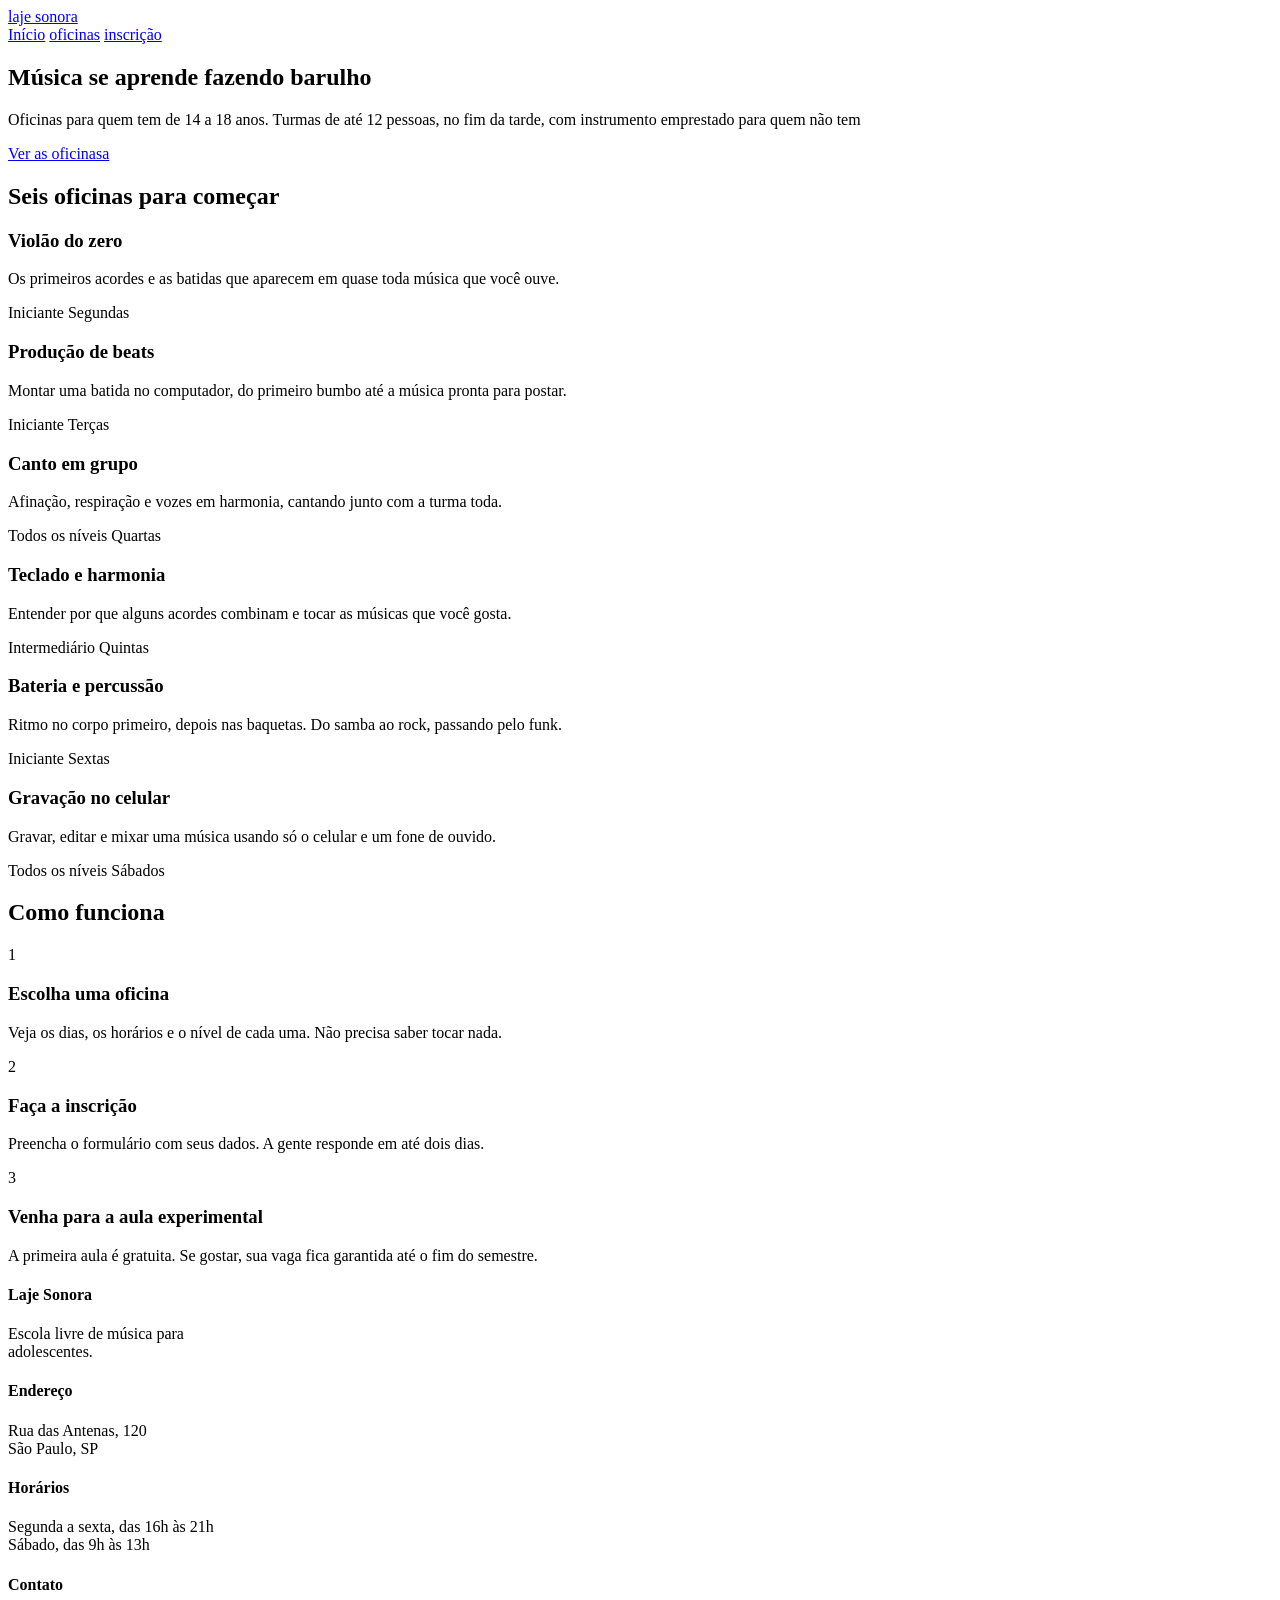
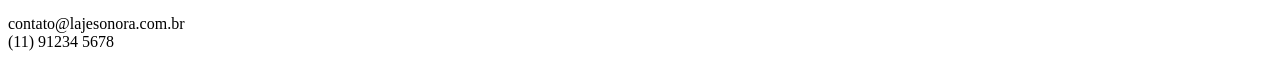
==== index.html @ 9645f627 "Initial commit" ====
<!DOCTYPE html>
<html lang="en">
<head>
    <meta charset="UTF-8">
    <meta name="viewport" content="width=device-width, initial-scale=1.0">
    <link rel="stylesheet" href="/index.css">
    <link rel="preconnect" href="https://fonts.googleapis.com">
<link rel="preconnect" href="https://fonts.gstatic.com" crossorigin>
<link href="https://fonts.googleapis.com/css2?family=Archivo:ital,wght@0,100..900;1,100..900&family=Big+Shoulders:opsz,wght@10..72,100..900&display=swap" rel="stylesheet">

    <title></title>
</head>
<body>
    <header class="conteudo topo">
        <a href="index.html" class="logo">laje sonora</a>
        <nav class="menu">
            <a href="index.html" class="atual">Início</a>
            <a href="oficinas.html">oficinas</a>
            <a href="inscrição.html">inscrição</a>
        </nav>
    </header>
    
    <main>
        <section class="conteudo cartazes">
            <div class="cartaz cartaz-principal">
                <h1>Música se aprende fazendo barulho</h1>
            </div>
            <div class="cartaz cartaz-lateral">
                <p>Oficinas para quem tem de 14 a 18 anos. Turmas de até 12 pessoas, no fim da tarde, com instrumento emprestado para quem não tem</p>
                
                <a href="oficinas.html" class="botao">Ver as oficinasa</a>
            </div>
        </section>
        
        <section class="conteudo secao">
            <h2 class="titulo-secao">Seis oficinas para começar</h2>
            <div class="cards">
                
                <article class="card">
                    <div class="foto foto-azul"></div>
                    <div class="card-texto">
                        <h3>Violão do zero</h3>
                        <p>Os primeiros acordes e as batidas que aparecem em quase toda música que você ouve.</p>
                        <div class="card-info">
                            <span>Iniciante</span>
                            <span>Segundas</span>
                        </div>
                    </div>
                </article>
                
                <article class="card">
                    <div class="foto foto-amarela"></div>
                    <div class="card-texto">
                        <h3>Produção de beats</h3>
                        <p>Montar uma batida no computador, do primeiro bumbo até a música pronta para postar.</p>
                        <div class="card-info">
                            <span>Iniciante</span>
                            <span>Terças</span>
                        </div>
                    </div>
                </article>
                
                <article class="card">
                    <div class="foto foto-tinta"></div>
                    <div class="card-texto">
                        <h3>Canto em grupo</h3>
                        <p>Afinação, respiração e vozes em harmonia, cantando junto com a turma toda.</p>
                        <div class="card-info">
                            <span>Todos os níveis</span>
                            <span>Quartas</span>
                        </div>
                    </div>
                </article>
                
                <article class="card">
                    <div class="foto"></div>
                    <div class="card-texto">
                        <h3>Teclado e harmonia</h3>
                        <p>Entender por que alguns acordes combinam e tocar as músicas que você gosta.</p>
                        <div class="card-info">
                            <span>Intermediário</span>
                            <span>Quintas</span>
                        </div>
                    </div>
                </article>
                
                <article class="card">
                    <div class="foto-azul"></div>
                    <div class="card-texto">
                        <h3>Bateria e percussão</h3>
                        <p>Ritmo no corpo primeiro, depois nas baquetas. Do samba ao rock, passando pelo funk.</p>
                        <div class="card-info">
                            <span>Iniciante</span>
                            <span>Sextas</span>
                        </div>
                    </div>
                </article>
                
                <article class="card">
                    <div class="foto-amarela"></div>
                    <div class="card-texto">
                        <h3>Gravação no celular</h3>
                        <p>Gravar, editar e mixar uma música usando só o celular e um fone de ouvido.</p>
                        <div class="card-info">
                            <span>Todos os níveis</span>
                            <span>Sábados</span>
                        </div>
                    </div>
                </article>
            </div>
        </section>


        <setion class="conteudo secao">
            <h2 class="titulo-secao">Como funciona</h2>
            <div class="passos">
                <div class="passo">
                    <p class="passo-numero">1</p>
                    <h3>Escolha uma oficina</h3>
                    <p>Veja os dias, os horários e o nível de cada uma. Não precisa saber tocar nada.</p>
                </div>
                <div class="passo">
                    <p class="passo-numero">2</p>
                    <h3>Faça a inscrição</h3>
                    <p>Preencha o formulário com seus dados. A gente responde em até dois dias.</p>
                </div>
            </div>
                <div class="passo">
                    <p class="passo-numero">3</p>
                    <h3>Venha para a aula experimental</h3>
                    <p>A primeira aula é gratuita. Se gostar, sua vaga fica garantida até o fim do semestre.</p>
                </div>
            </div>
        </setion>
    </main>

    <footer class="rodape">
        <div class="conteudo rodape-colunas">
            <div class="rodape-coluna">
                <h4>Laje Sonora</h4>
                <p>Escola livre de música para  <br> adolescentes.</p>
            </div>
            <div class="rodape-coluna">
                <h4>Endereço</h4>
                <p>Rua das Antenas, 120  <br> São Paulo, SP</p>
            </div>
            <div class="rodape-coluna">
                <h4>Horários</h4>
                <p>Segunda a sexta, das 16h às 21h <br> Sábado, das 9h às 13h</p>
            </div> 
            <div class="rodape-coluna">
                <h4>Contato</h4>
                <p>contato@lajesonora.com.br <br> (11) 91234 5678</p>
            </div> 
        </div>
    </footer>




</body>
</html>
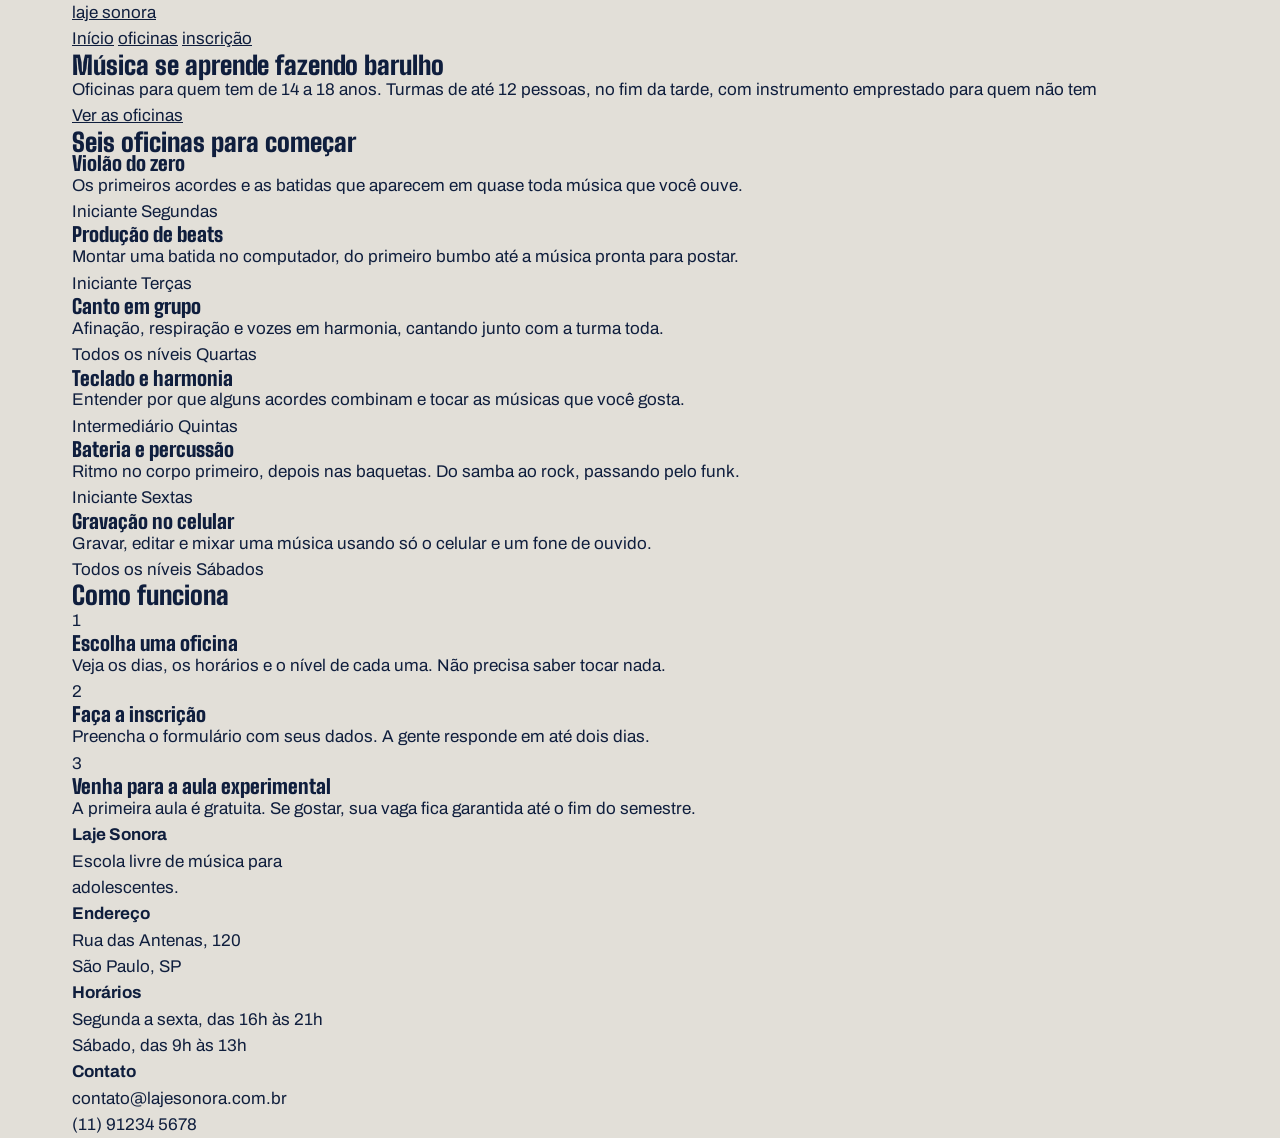
==== commit f1cd2835: "CSS geral: reset, variáveis e fontes" ====
--- a/index.html
+++ b/index.html
@@ -1,14 +1,13 @@
 <!DOCTYPE html>
-<html lang="en">
+<html lang="pt-BR">
 <head>
     <meta charset="UTF-8">
     <meta name="viewport" content="width=device-width, initial-scale=1.0">
     <link rel="stylesheet" href="/index.css">
     <link rel="preconnect" href="https://fonts.googleapis.com">
-<link rel="preconnect" href="https://fonts.gstatic.com" crossorigin>
-<link href="https://fonts.googleapis.com/css2?family=Archivo:ital,wght@0,100..900;1,100..900&family=Big+Shoulders:opsz,wght@10..72,100..900&display=swap" rel="stylesheet">
-
-    <title></title>
+    <link rel="preconnect" href="https://fonts.gstatic.com" crossorigin>
+    <link href="https://fonts.googleapis.com/css2?family=Archivo:ital,wght@0,100..900;1,100..900&family=Big+Shoulders:opsz,wght@10..72,100..900&display=swap" rel="stylesheet">
+    <title>Laje Sonora - Início</title>
 </head>
 <body>
     <header class="conteudo topo">
@@ -16,7 +15,7 @@
         <nav class="menu">
             <a href="index.html" class="atual">Início</a>
             <a href="oficinas.html">oficinas</a>
-            <a href="inscrição.html">inscrição</a>
+            <a href="inscricao.html">inscrição</a>
         </nav>
     </header>
     
@@ -27,15 +26,13 @@
             </div>
             <div class="cartaz cartaz-lateral">
                 <p>Oficinas para quem tem de 14 a 18 anos. Turmas de até 12 pessoas, no fim da tarde, com instrumento emprestado para quem não tem</p>
-                
-                <a href="oficinas.html" class="botao">Ver as oficinasa</a>
+                <a href="oficinas.html" class="botao">Ver as oficinas</a>
             </div>
         </section>
         
         <section class="conteudo secao">
             <h2 class="titulo-secao">Seis oficinas para começar</h2>
             <div class="cards">
-                
                 <article class="card">
                     <div class="foto foto-azul"></div>
                     <div class="card-texto">
@@ -110,8 +107,7 @@
             </div>
         </section>
 
-
-        <setion class="conteudo secao">
+        <section class="conteudo secao">
             <h2 class="titulo-secao">Como funciona</h2>
             <div class="passos">
                 <div class="passo">
@@ -124,25 +120,24 @@
                     <h3>Faça a inscrição</h3>
                     <p>Preencha o formulário com seus dados. A gente responde em até dois dias.</p>
                 </div>
-            </div>
                 <div class="passo">
                     <p class="passo-numero">3</p>
                     <h3>Venha para a aula experimental</h3>
                     <p>A primeira aula é gratuita. Se gostar, sua vaga fica garantida até o fim do semestre.</p>
                 </div>
             </div>
-        </setion>
+        </section>
     </main>
 
     <footer class="rodape">
         <div class="conteudo rodape-colunas">
             <div class="rodape-coluna">
                 <h4>Laje Sonora</h4>
-                <p>Escola livre de música para  <br> adolescentes.</p>
+                <p>Escola livre de música para <br> adolescentes.</p>
             </div>
             <div class="rodape-coluna">
                 <h4>Endereço</h4>
-                <p>Rua das Antenas, 120  <br> São Paulo, SP</p>
+                <p>Rua das Antenas, 120 <br> São Paulo, SP</p>
             </div>
             <div class="rodape-coluna">
                 <h4>Horários</h4>
@@ -154,9 +149,5 @@
             </div> 
         </div>
     </footer>
-
-
-
-
 </body>
-</html>+</html>
--- a/index.css
+++ b/index.css
@@ -0,0 +1,39 @@
+*{
+    margin: 0;
+    padding: 0;
+    box-sizing: border-box;
+}
+:root{
+    --concreto: #E2DFD8;
+    --concreto-escuro: #CBC7BE;
+    --tinta:  #0F1E3D;
+    --caixa-dagua:  #1F5FBF;
+    --fita: #F3C623;
+    --branco:  #FFFFFF;
+
+
+    --fonte-cartaz:  "Big Shoulders", "Arial Narrow", sans-serif;
+
+    --fonte-texto:  "Archivo", Arial, sans-serif;
+}
+body{
+    background-color: var(--concreto);
+    color: var(--tinta);
+    font-family: var(--fonte-texto);
+    font-size: 17px;
+    line-height: 1.55;
+}
+h1, h2, h3{
+    font-family: var(--fonte-cartaz);
+    font-weight: 900;
+    line-height: 0.95;
+}
+a{
+    color: inherit
+}
+.conteudo {
+    max-width: 1200px;
+    margin-inline: auto;
+    padding-inline: 32px;
+}
+
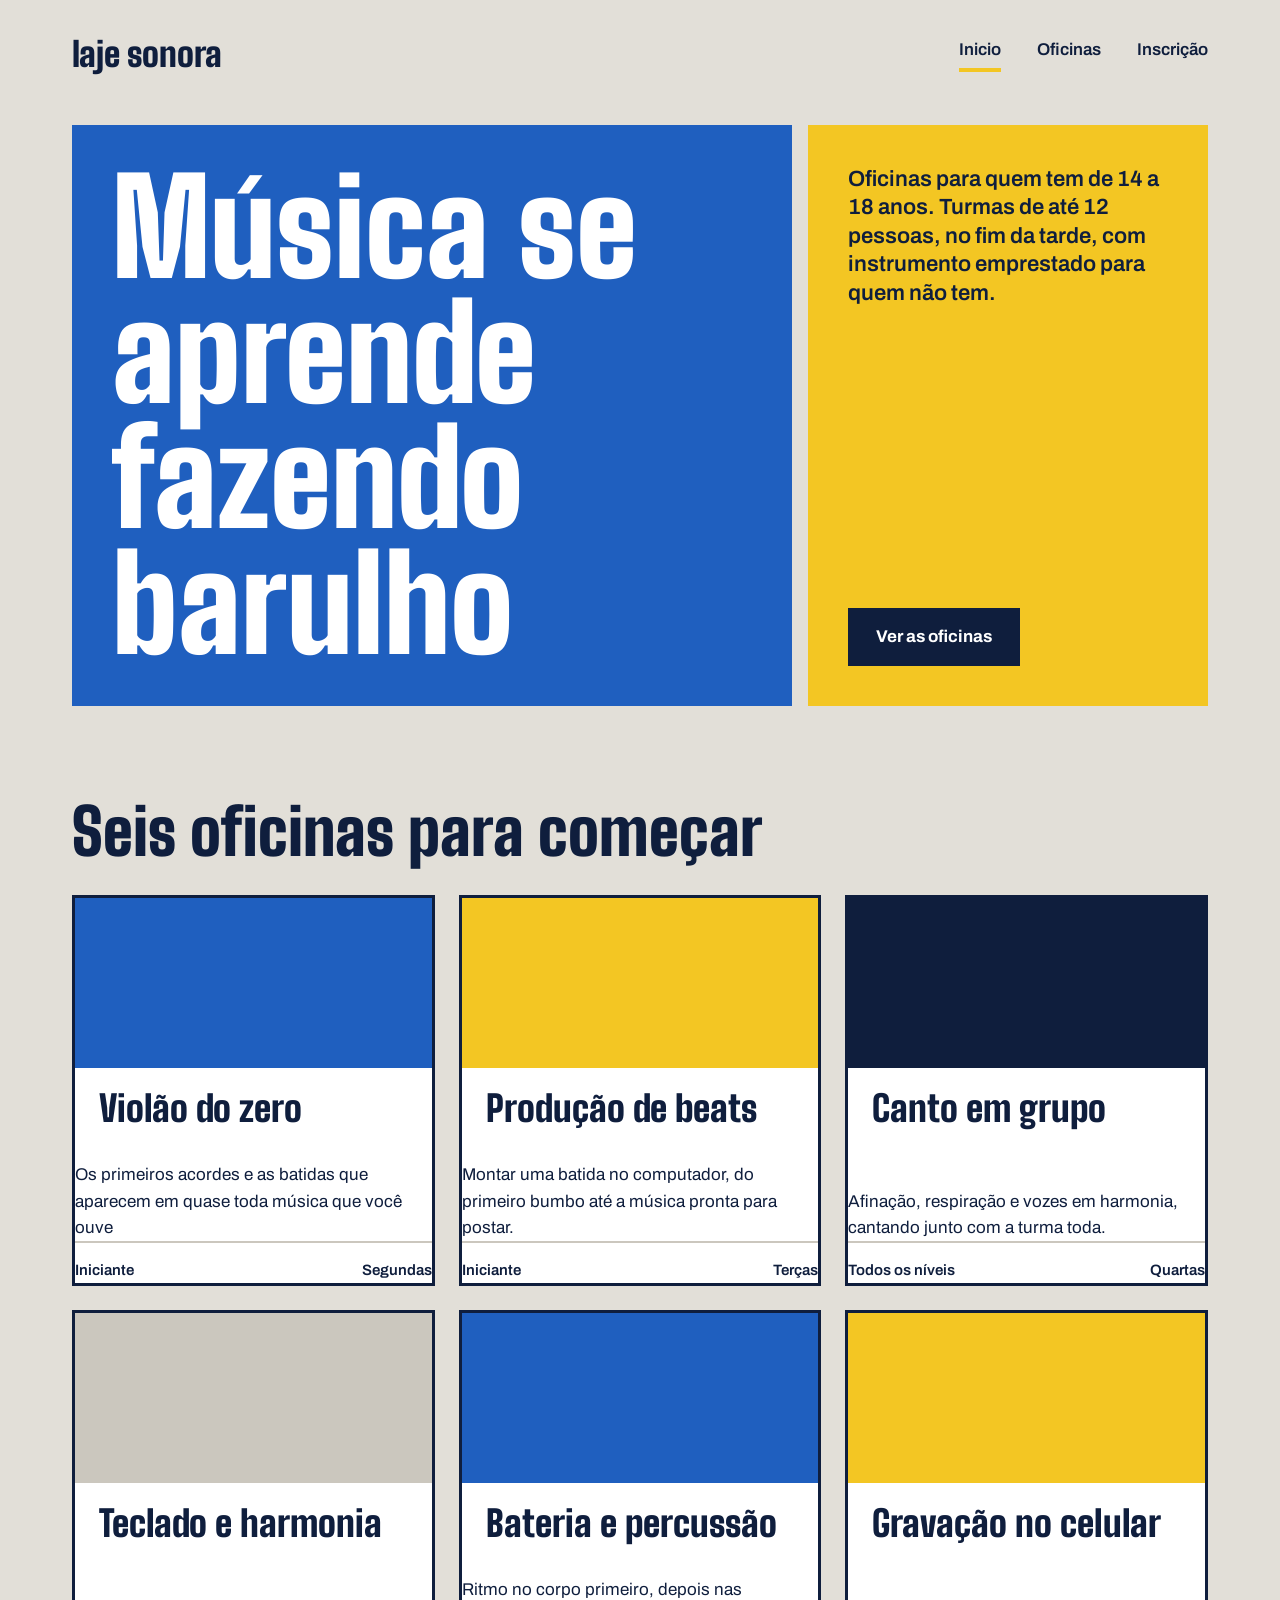
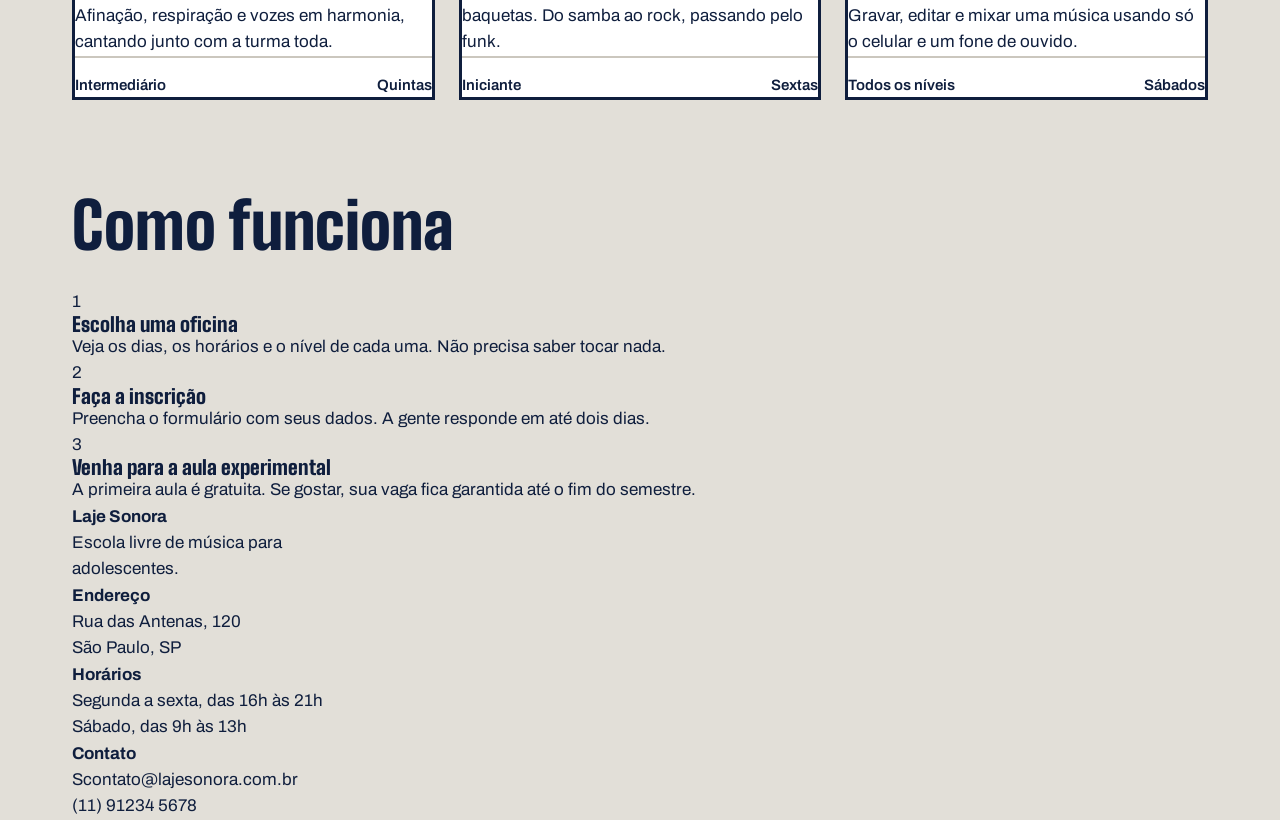
==== commit 35011558: "Cards das oficinas" ====
--- a/index.html
+++ b/index.html
@@ -3,33 +3,33 @@
 <head>
     <meta charset="UTF-8">
     <meta name="viewport" content="width=device-width, initial-scale=1.0">
-    <link rel="stylesheet" href="/index.css">
+    <link rel="stylesheet" href="index.css">
     <link rel="preconnect" href="https://fonts.googleapis.com">
-    <link rel="preconnect" href="https://fonts.gstatic.com" crossorigin>
-    <link href="https://fonts.googleapis.com/css2?family=Archivo:ital,wght@0,100..900;1,100..900&family=Big+Shoulders:opsz,wght@10..72,100..900&display=swap" rel="stylesheet">
-    <title>Laje Sonora - Início</title>
+<link rel="preconnect" href="https://fonts.gstatic.com" crossorigin>
+<link href="https://fonts.googleapis.com/css2?family=Archivo:ital,wght@0,100..900;1,100..900&family=Big+Shoulders:opsz,wght@10..72,100..900&display=swap" rel="stylesheet">
+
+    <title>Laje Sonora | Início</title>
 </head>
 <body>
     <header class="conteudo topo">
         <a href="index.html" class="logo">laje sonora</a>
         <nav class="menu">
-            <a href="index.html" class="atual">Início</a>
-            <a href="oficinas.html">oficinas</a>
-            <a href="inscricao.html">inscrição</a>
+            <a href="index.html" class="atual">Inicio</a>
+            <a href="oficinas.html">Oficinas</a>
+            <a href="inscricao.html">Inscrição</a>
         </nav>
     </header>
-    
     <main>
         <section class="conteudo cartazes">
             <div class="cartaz cartaz-principal">
                 <h1>Música se aprende fazendo barulho</h1>
+
             </div>
             <div class="cartaz cartaz-lateral">
-                <p>Oficinas para quem tem de 14 a 18 anos. Turmas de até 12 pessoas, no fim da tarde, com instrumento emprestado para quem não tem</p>
-                <a href="oficinas.html" class="botao">Ver as oficinas</a>
+                    <p>Oficinas para quem tem de 14 a 18 anos. Turmas de até 12 pessoas, no fim da tarde, com instrumento emprestado para quem não tem.</p>
+                    <a href="oficinas.html" class="botao">Ver as oficinas</a>
             </div>
         </section>
-        
         <section class="conteudo secao">
             <h2 class="titulo-secao">Seis oficinas para começar</h2>
             <div class="cards">
@@ -37,76 +37,76 @@
                     <div class="foto foto-azul"></div>
                     <div class="card-texto">
                         <h3>Violão do zero</h3>
-                        <p>Os primeiros acordes e as batidas que aparecem em quase toda música que você ouve.</p>
-                        <div class="card-info">
-                            <span>Iniciante</span>
-                            <span>Segundas</span>
-                        </div>
                     </div>
+                    <p>Os primeiros acordes e as batidas que aparecem em quase toda música que você ouve</p>
+                    <div class="card-info">
+                        <span>Iniciante</span>
+                        <span>Segundas</span>
+                    </div>
+
                 </article>
-                
                 <article class="card">
                     <div class="foto foto-amarela"></div>
                     <div class="card-texto">
                         <h3>Produção de beats</h3>
-                        <p>Montar uma batida no computador, do primeiro bumbo até a música pronta para postar.</p>
-                        <div class="card-info">
-                            <span>Iniciante</span>
-                            <span>Terças</span>
-                        </div>
                     </div>
+                    <p>Montar uma batida no computador, do primeiro bumbo até a música pronta para postar.</p>
+                    <div class="card-info">
+                        <span>Iniciante</span>
+                        <span>Terças</span>
+                    </div>
+
                 </article>
-                
                 <article class="card">
                     <div class="foto foto-tinta"></div>
                     <div class="card-texto">
                         <h3>Canto em grupo</h3>
-                        <p>Afinação, respiração e vozes em harmonia, cantando junto com a turma toda.</p>
-                        <div class="card-info">
-                            <span>Todos os níveis</span>
-                            <span>Quartas</span>
-                        </div>
                     </div>
+                    <p>Afinação, respiração e vozes em harmonia, cantando junto com a turma toda.</p>
+                    <div class="card-info">
+                        <span>Todos os níveis</span>
+                        <span>Quartas</span>
+                    </div>
+
                 </article>
-                
                 <article class="card">
                     <div class="foto"></div>
                     <div class="card-texto">
                         <h3>Teclado e harmonia</h3>
-                        <p>Entender por que alguns acordes combinam e tocar as músicas que você gosta.</p>
-                        <div class="card-info">
-                            <span>Intermediário</span>
-                            <span>Quintas</span>
-                        </div>
                     </div>
+                    <p>Afinação, respiração e vozes em harmonia, cantando junto com a turma toda.</p>
+                    <div class="card-info">
+                        <span>Intermediário</span>
+                        <span>Quintas</span>
+                    </div>
+
                 </article>
-                
                 <article class="card">
-                    <div class="foto-azul"></div>
+                    <div class="foto foto-azul"></div>
                     <div class="card-texto">
                         <h3>Bateria e percussão</h3>
-                        <p>Ritmo no corpo primeiro, depois nas baquetas. Do samba ao rock, passando pelo funk.</p>
-                        <div class="card-info">
-                            <span>Iniciante</span>
-                            <span>Sextas</span>
-                        </div>
                     </div>
+                    <p>Ritmo no corpo primeiro, depois nas baquetas. Do samba ao rock, passando pelo funk.</p>
+                    <div class="card-info">
+                        <span>Iniciante</span>
+                        <span>Sextas</span>
+                    </div>
+
                 </article>
-                
                 <article class="card">
-                    <div class="foto-amarela"></div>
+                    <div class="foto foto-amarela"></div>
                     <div class="card-texto">
                         <h3>Gravação no celular</h3>
-                        <p>Gravar, editar e mixar uma música usando só o celular e um fone de ouvido.</p>
-                        <div class="card-info">
-                            <span>Todos os níveis</span>
-                            <span>Sábados</span>
-                        </div>
                     </div>
+                    <p>Gravar, editar e mixar uma música usando só o celular e um fone de ouvido.</p>
+                    <div class="card-info">
+                        <span>Todos os níveis</span>
+                        <span>Sábados</span>
+                    </div>
+
                 </article>
             </div>
         </section>
-
         <section class="conteudo secao">
             <h2 class="titulo-secao">Como funciona</h2>
             <div class="passos">
@@ -128,7 +128,6 @@
             </div>
         </section>
     </main>
-
     <footer class="rodape">
         <div class="conteudo rodape-colunas">
             <div class="rodape-coluna">
@@ -141,13 +140,14 @@
             </div>
             <div class="rodape-coluna">
                 <h4>Horários</h4>
-                <p>Segunda a sexta, das 16h às 21h <br> Sábado, das 9h às 13h</p>
-            </div> 
+                <p>Segunda a sexta, das 16h às 21h<br> Sábado, das 9h às 13h</p>
+            </div>
             <div class="rodape-coluna">
                 <h4>Contato</h4>
-                <p>contato@lajesonora.com.br <br> (11) 91234 5678</p>
-            </div> 
+                <p>Scontato@lajesonora.com.br<br> (11) 91234 5678</p>
+            </div>
         </div>
     </footer>
+
 </body>
-</html>
+</html>
--- a/index.css
+++ b/index.css
@@ -1,39 +1,196 @@
-*{
+* {
     margin: 0;
     padding: 0;
     box-sizing: border-box;
 }
-:root{
+
+:root {
     --concreto: #E2DFD8;
     --concreto-escuro: #CBC7BE;
-    --tinta:  #0F1E3D;
-    --caixa-dagua:  #1F5FBF;
+    --tinta: #0F1E3D;
+    --caixa-dagua: #1F5FBF;
     --fita: #F3C623;
-    --branco:  #FFFFFF;
+    --branco: #FFFFFF;
+    --fonte-cartaz: "Big Shoulders", "Arial Narrow", sans-serif;
+    --fonte-texto: "Archivo", Arial, sans-serif;
+}
 
-
-    --fonte-cartaz:  "Big Shoulders", "Arial Narrow", sans-serif;
-
-    --fonte-texto:  "Archivo", Arial, sans-serif;
-}
-body{
-    background-color: var(--concreto);
+body {
+    background: var(--concreto);
     color: var(--tinta);
     font-family: var(--fonte-texto);
     font-size: 17px;
     line-height: 1.55;
 }
-h1, h2, h3{
+
+h1, h2, h3 {
     font-family: var(--fonte-cartaz);
     font-weight: 900;
     line-height: 0.95;
 }
-a{
-    color: inherit
+
+a {
+    color: inherit;
 }
+
 .conteudo {
     max-width: 1200px;
     margin-inline: auto;
     padding-inline: 32px;
 }
 
+.topo {
+    padding-block: 28px;
+    display: flex;
+    justify-content: space-between;
+    align-items: center;
+}
+
+.logo {
+    font-family: var(--fonte-cartaz);
+    font-size: 34px;
+    font-weight: 900;
+    text-decoration: none;
+}
+
+.menu {
+    display: flex;
+    gap: 36px;
+}
+
+.menu a {
+    font-weight: 600;
+    text-decoration: none;
+    padding-bottom: 4px;
+    border-bottom: 4px solid transparent;
+}
+
+.menu a:hover {
+    border-bottom-color: var(--tinta);
+}
+
+.menu a.atual {
+    border-bottom-color: var(--fita);
+}
+
+.cartazes {
+    margin-top: 16px;
+    display: flex;
+    gap: 16px;
+}
+
+.cartaz {
+    padding: 40px;
+}
+
+.cartaz-principal {
+    background-color: var(--caixa-dagua);
+    color: var(--branco);
+    flex: 2;
+}
+
+.cartaz-principal h1 {
+    font-size: 132px;
+    max-width: 9ch;
+}
+
+.cartaz-lateral {
+    background-color: var(--fita);
+    flex: 1;
+    display: flex;
+    flex-direction: column;
+    justify-content: space-between;
+    gap: 32px;
+    align-items: flex-start;
+}
+
+.cartaz-lateral p {
+    font-size: 22px;
+    font-weight: 600;
+    line-height: 1.3;
+}
+
+.botao {
+    background-color: var(--tinta);
+    color: var(--branco);
+    font-family: var(--fonte-texto);
+    font-size: 17px;
+    font-weight: 700;
+    text-decoration: none;
+    padding: 16px 28px;
+    border: none;
+    cursor: pointer;
+}
+
+.botao:hover {
+    background-color: var(--caixa-dagua);
+}
+
+.secao {
+    margin-top: 96px;
+}
+
+.titulo-secao {
+    font-size: 64px;
+    margin-bottom: 32px;
+}
+
+.cards {
+    display: flex;
+    flex-wrap: wrap;
+    gap: 24px;
+}
+
+.card {
+    background-color: var(--branco);
+    border: 3px solid var(--tinta);
+    flex: 1 1 340px;
+    display: flex;
+    flex-direction: column;
+}
+
+.card .foto,
+.card .foto-azul,
+.card .foto-amarela,
+.card .foto-tinta {
+    height: 170px;
+}
+
+.foto {
+    background-color: var(--concreto-escuro);
+}
+
+.foto-azul {
+    background-color: var(--caixa-dagua);
+}
+
+.foto-amarela {
+    background-color: var(--fita);
+}
+
+.foto-tinta {
+    background-color: var(--tinta);
+}
+
+.card-texto {
+    padding: 24px;
+    display: flex;
+    flex-direction: column;
+    flex: 1;
+}
+
+.card h3 {
+    font-size: 36px;
+    margin-bottom: 12px;
+}
+
+.card-info {
+    margin-top: auto;
+    padding-top: 16px;
+    border-top: 2px solid var(--concreto-escuro);
+    font-size: 15px;
+    font-weight: 600;
+    display: flex;
+    justify-content: space-between;
+    align-items: center;
+}
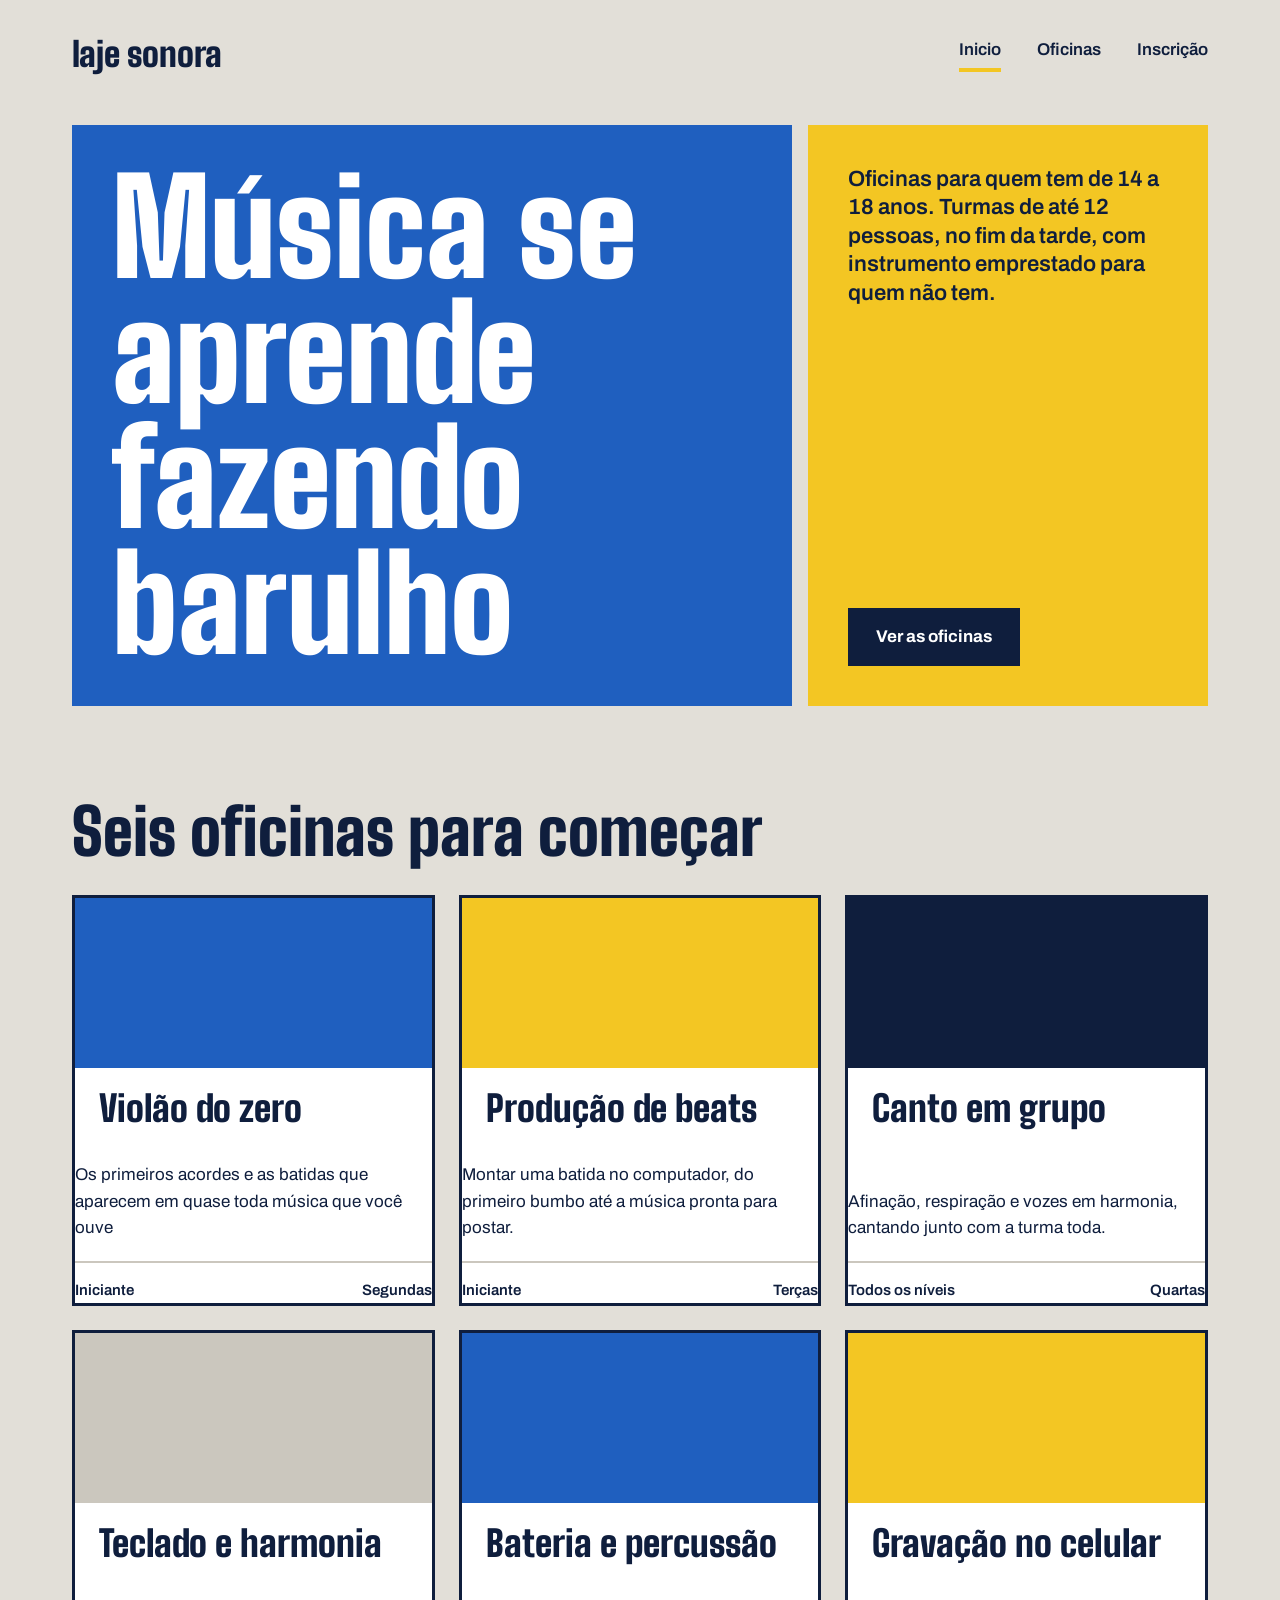
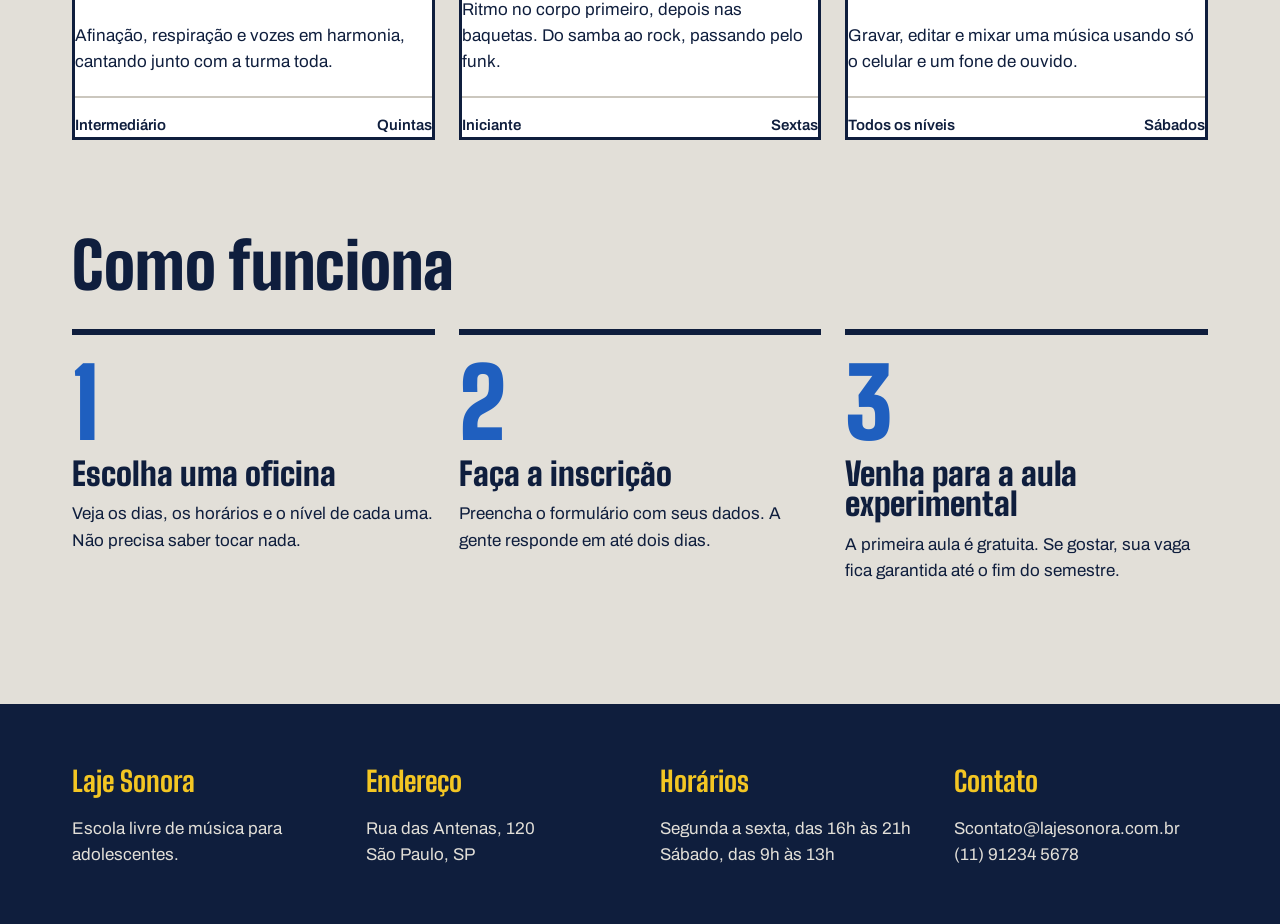
==== commit 063be081: "mudanças feitas no projeto" ====
--- a/index.html
+++ b/index.html
@@ -148,6 +148,3 @@
             </div>
         </div>
     </footer>
-
-</body>
-</html>
--- a/index.css
+++ b/index.css
@@ -113,12 +113,12 @@
 .botao {
     background-color: var(--tinta);
     color: var(--branco);
-    font-family: var(--fonte-texto);
-    font-size: 17px;
     font-weight: 700;
     text-decoration: none;
     padding: 16px 28px;
     border: none;
+    font-family: var(--fonte-texto);
+    font-size: 17px;
     cursor: pointer;
 }
 
@@ -149,10 +149,7 @@
     flex-direction: column;
 }
 
-.card .foto,
-.card .foto-azul,
-.card .foto-amarela,
-.card .foto-tinta {
+.card .foto {
     height: 170px;
 }
 
@@ -185,12 +182,71 @@
 }
 
 .card-info {
-    margin-top: auto;
+    margin-top: 20px;
     padding-top: 16px;
     border-top: 2px solid var(--concreto-escuro);
     font-size: 15px;
     font-weight: 600;
     display: flex;
     justify-content: space-between;
-    align-items: center;
-}
+}
+
+.passos {
+    display: grid;
+    grid-template-columns: repeat(3, minmax(0, 1fr));
+    gap: 24px;
+}
+
+.passo {
+    border-top: 6px solid var(--tinta);
+    padding-top: 20px;
+}
+
+.passo-numero {
+    font-family: var(--fonte-cartaz);
+    font-size: 96px;
+    font-weight: 900;
+    line-height: 1;
+    color: var(--caixa-dagua);
+}
+
+.passo h3 {
+    font-size: 32px;
+    margin-block: 8px 12px;
+}
+
+.rodape {
+    margin-top: 120px;
+    background-color: var(--tinta);
+    color: var(--concreto);
+    padding-block: 56px;
+}
+
+.rodape-colunas {
+    display: flex;
+    gap: 40px;
+}
+
+.rodape-coluna {
+    flex: 1;
+}
+
+.rodape h4 {
+    font-family: var(--fonte-cartaz);
+    font-size: 28px;
+    color: var(--fita);
+    margin-bottom: 12px;
+}
+
+
+@media (max-width: 800px) {
+    .cartazes,
+    .passos,
+    .rodape-colunas {
+        flex-direction: column;
+    }
+
+    .cartaz-principal h1 {
+        font-size: 84px;
+    }
+}
